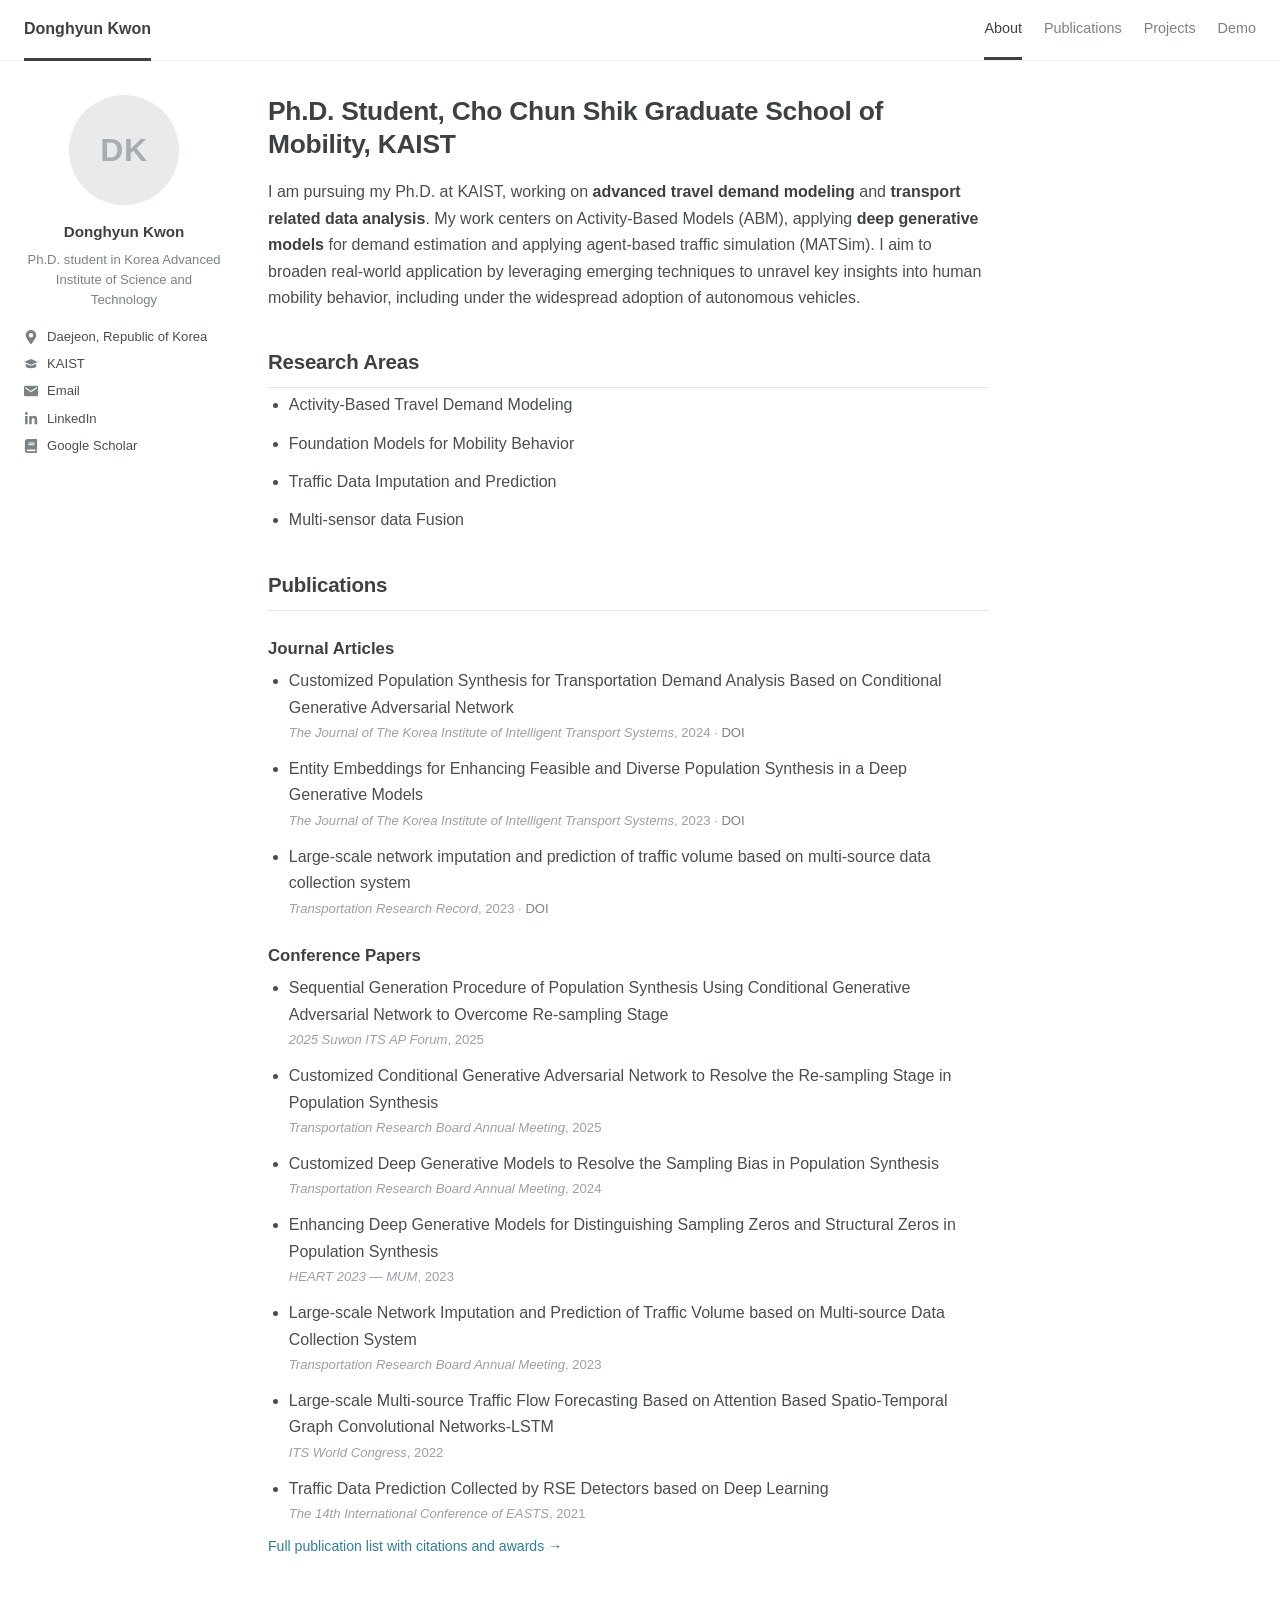
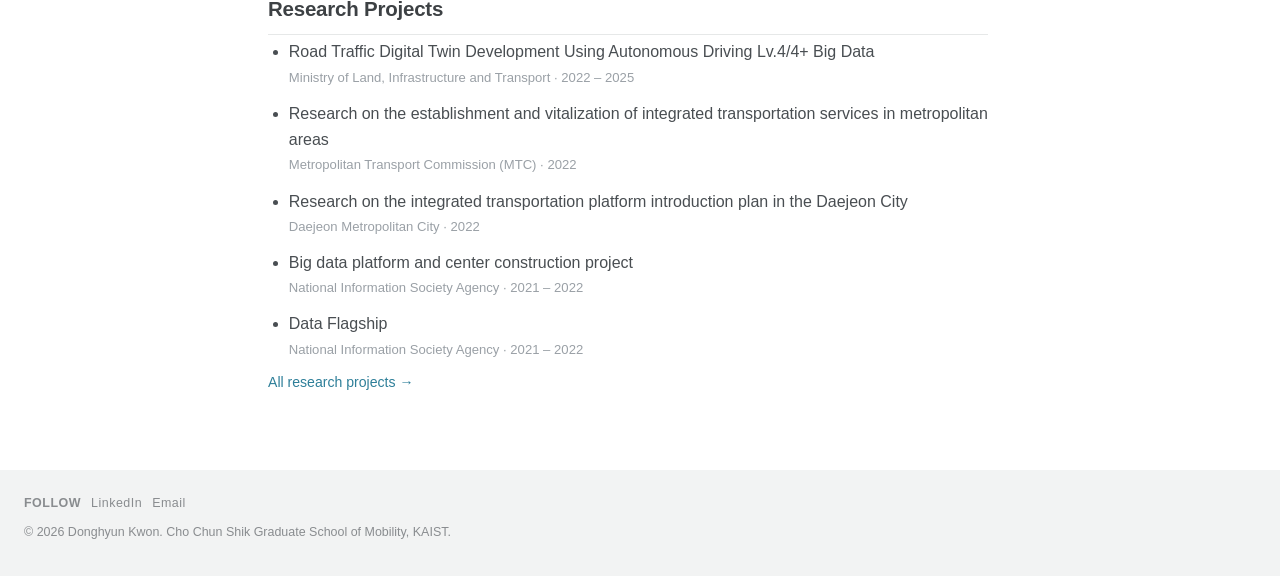
==== index.html @ c32ca268 "Personal academic website Static multi-page site for Donghyun Kwon, Ph.D. student at the Cho Chun Sh" ====
<!DOCTYPE html>
<html lang="en">
<head>
  <meta charset="UTF-8" />
  <meta name="viewport" content="width=device-width, initial-scale=1.0" />
  <meta name="robots" content="noindex, nofollow, noarchive, nosnippet" />
  <title>Donghyun Kwon &mdash; Ph.D. Student, KAIST</title>
  <link rel="stylesheet" href="assets/css/style.css" />
</head>
<body>
  <header class="masthead">
    <div class="masthead__inner">
      <a href="index.html" class="site-title">Donghyun Kwon</a>
      <button class="nav-toggle" id="navToggle" aria-label="Toggle menu" aria-expanded="false">&#9776;</button>
      <nav class="masthead__nav" id="navLinks">
        <ul>
          <li><a href="index.html" aria-current="page">About</a></li>
          <li><a href="publications.html">Publications</a></li>
          <li><a href="projects.html">Projects</a></li>
          <li><a href="demo.html">Demo</a></li>
        </ul>
      </nav>
    </div>
  </header>

  <div class="wrap">
      <aside class="sidebar">
        <div class="author__avatar" aria-hidden="true">DK</div>
        <p class="author__name">Donghyun Kwon</p>
        <p class="author__bio">Ph.D. student in Korea Advanced Institute of Science and Technology</p>
        <ul class="author__links">
          <li><span><svg viewBox="0 0 384 512" aria-hidden="true"><path d="M192 0C86 0 0 86 0 192c0 87 117 243 168 307a30 30 0 0 0 48 0c51-64 168-220 168-307C384 86 298 0 192 0zm0 272a80 80 0 1 1 0-160 80 80 0 0 1 0 160z"/></svg>Daejeon, Republic of Korea</span></li>
          <li><span><svg viewBox="0 0 640 512" aria-hidden="true"><path d="M320 32 0 160l320 128 320-128L320 32zM80 240v128c0 44 108 80 240 80s240-36 240-80V240l-240 96L80 240z"/></svg>KAIST</span></li>
          <li><a href="mailto:dh.kwon@kaist.ac.kr"><svg viewBox="0 0 512 512" aria-hidden="true"><path d="M464 64H48A48 48 0 0 0 0 112v288a48 48 0 0 0 48 48h416a48 48 0 0 0 48-48V112a48 48 0 0 0-48-48zm0 96L256 300 48 160v-48l208 140 208-140v48z"/></svg>Email</a></li>
          <li><a href="https://www.linkedin.com/in/donghyun-kwon-551bbb235/" target="_blank" rel="noopener"><svg viewBox="0 0 448 512" aria-hidden="true"><path d="M100 448H7V149h93v299zM54 108a54 54 0 1 1 0-108 54 54 0 0 1 0 108zm394 340h-93V302c0-35-1-79-48-79-48 0-56 38-56 77v148h-93V149h90v41h1c12-24 43-49 89-49 95 0 113 63 113 144v163z"/></svg>LinkedIn</a></li>
          <li><a href="https://scholar.google.com/citations?user=mMZLFtIAAAAJ&amp;hl=ko" target="_blank" rel="noopener"><svg viewBox="0 0 448 512" aria-hidden="true"><path d="M448 360V24c0-13.3-10.7-24-24-24H96C43 0 0 43 0 96v320c0 53 43 96 96 96h328c13.3 0 24-10.7 24-24v-16c0-7.5-3.5-14.3-8.9-18.7-4.2-15.4-4.2-59.3 0-74.7 5.4-4.3 8.9-11.1 8.9-18.6zM128 134c0-3.3 2.7-6 6-6h212c3.3 0 6 2.7 6 6v20c0 3.3-2.7 6-6 6H134c-3.3 0-6-2.7-6-6v-20zm0 64c0-3.3 2.7-6 6-6h212c3.3 0 6 2.7 6 6v20c0 3.3-2.7 6-6 6H134c-3.3 0-6-2.7-6-6v-20zm253.4 250H96c-17.7 0-32-14.3-32-32 0-17.6 14.4-32 32-32h285.4c-1.9 17.1-1.9 46.9 0 64z"/></svg>Google Scholar</a></li>
        </ul>
      </aside>
    <main class="page">
      <h1 class="page__title">Ph.D. Student, Cho Chun Shik Graduate School of Mobility, KAIST</h1>
      <p class="page__lead">
        I am pursuing my Ph.D. at KAIST, working on <strong>advanced travel demand modeling</strong>
        and <strong>transport related data analysis</strong>. My work centers on Activity-Based Models
        (ABM), applying <strong>deep generative models</strong> for demand estimation and applying
        agent-based traffic simulation (MATSim). I aim to broaden real-world application by leveraging
        emerging techniques to unravel key insights into human mobility behavior, including under the
        widespread adoption of autonomous vehicles.
      </p>

      <h2>Research Areas</h2>
      <ul class="areas">
        <li>Activity-Based Travel Demand Modeling</li>
        <li>Foundation Models for Mobility Behavior</li>
        <li>Traffic Data Imputation and Prediction</li>
        <li>Multi-sensor data Fusion</li>
      </ul>

      <h2>Publications</h2>
      <h3>Journal Articles</h3>
      <ul class="listing">
        <li>
          <span class="listing__title">Customized Population Synthesis for Transportation Demand Analysis Based on Conditional Generative Adversarial Network</span>
          <span class="listing__meta"><em>The Journal of The Korea Institute of Intelligent Transport Systems</em>, 2024 &middot; <a href="https://doi.org/10.12815/kits.2024.23.6.81" target="_blank" rel="noopener">DOI</a></span>
        </li>
        <li>
          <span class="listing__title">Entity Embeddings for Enhancing Feasible and Diverse Population Synthesis in a Deep Generative Models</span>
          <span class="listing__meta"><em>The Journal of The Korea Institute of Intelligent Transport Systems</em>, 2023 &middot; <a href="https://doi.org/10.12815/kits.2023.22.6.17" target="_blank" rel="noopener">DOI</a></span>
        </li>
        <li>
          <span class="listing__title">Large-scale network imputation and prediction of traffic volume based on multi-source data collection system</span>
          <span class="listing__meta"><em>Transportation Research Record</em>, 2023 &middot; <a href="https://doi.org/10.1177/03611981231158324" target="_blank" rel="noopener">DOI</a></span>
        </li>
      </ul>
      <h3>Conference Papers</h3>
      <ul class="listing">
        <li>
          <span class="listing__title">Sequential Generation Procedure of Population Synthesis Using Conditional Generative Adversarial Network to Overcome Re-sampling Stage</span>
          <span class="listing__meta"><em>2025 Suwon ITS AP Forum</em>, 2025</span>
        </li>
        <li>
          <span class="listing__title">Customized Conditional Generative Adversarial Network to Resolve the Re-sampling Stage in Population Synthesis</span>
          <span class="listing__meta"><em>Transportation Research Board Annual Meeting</em>, 2025</span>
        </li>
        <li>
          <span class="listing__title">Customized Deep Generative Models to Resolve the Sampling Bias in Population Synthesis</span>
          <span class="listing__meta"><em>Transportation Research Board Annual Meeting</em>, 2024</span>
        </li>
        <li>
          <span class="listing__title">Enhancing Deep Generative Models for Distinguishing Sampling Zeros and Structural Zeros in Population Synthesis</span>
          <span class="listing__meta"><em>HEART 2023 &mdash; MUM</em>, 2023</span>
        </li>
        <li>
          <span class="listing__title">Large-scale Network Imputation and Prediction of Traffic Volume based on Multi-source Data Collection System</span>
          <span class="listing__meta"><em>Transportation Research Board Annual Meeting</em>, 2023</span>
        </li>
        <li>
          <span class="listing__title">Large-scale Multi-source Traffic Flow Forecasting Based on Attention Based Spatio-Temporal Graph Convolutional Networks-LSTM</span>
          <span class="listing__meta"><em>ITS World Congress</em>, 2022</span>
        </li>
        <li>
          <span class="listing__title">Traffic Data Prediction Collected by RSE Detectors based on Deep Learning</span>
          <span class="listing__meta"><em>The 14th International Conference of EASTS</em>, 2021</span>
        </li>
      </ul>
      <p class="more"><a href="publications.html">Full publication list with citations and awards &rarr;</a></p>

      <h2>Research Projects</h2>
      <ul class="listing">
        <li>
          <span class="listing__title">Road Traffic Digital Twin Development Using Autonomous Driving Lv.4/4+ Big Data</span>
          <span class="listing__meta">Ministry of Land, Infrastructure and Transport &middot; 2022 &ndash; 2025</span>
        </li>
        <li>
          <span class="listing__title">Research on the establishment and vitalization of integrated transportation services in metropolitan areas</span>
          <span class="listing__meta">Metropolitan Transport Commission (MTC) &middot; 2022</span>
        </li>
        <li>
          <span class="listing__title">Research on the integrated transportation platform introduction plan in the Daejeon City</span>
          <span class="listing__meta">Daejeon Metropolitan City &middot; 2022</span>
        </li>
        <li>
          <span class="listing__title">Big data platform and center construction project</span>
          <span class="listing__meta">National Information Society Agency &middot; 2021 &ndash; 2022</span>
        </li>
        <li>
          <span class="listing__title">Data Flagship</span>
          <span class="listing__meta">National Information Society Agency &middot; 2021 &ndash; 2022</span>
        </li>
      </ul>
      <p class="more"><a href="projects.html">All research projects &rarr;</a></p>
    </main>
  </div>

  <footer class="footer">
    <div class="footer__inner">
      <p class="footer__follow">Follow<a href="https://www.linkedin.com/in/donghyun-kwon-551bbb235/" target="_blank" rel="noopener">LinkedIn</a><a href="mailto:dh.kwon@kaist.ac.kr">Email</a></p>
      <p>&copy; <span id="year"></span> Donghyun Kwon. Cho Chun Shik Graduate School of Mobility, KAIST.</p>
    </div>
  </footer>

  <script src="assets/js/main.js"></script>
</body>
</html>
---- assets/css/style.css ----
/* ============================================================
   Donghyun Kwon — academic site
   Layout and typography follow the Academic Pages / Minimal
   Mistakes convention: a masthead, a fixed author sidebar, and
   a reading column capped for measure.
   ============================================================ */

:root {
  --text: #494e52;
  --heading: #3d4144;
  --muted: #7a8288;
  --faint: #898c8f;
  --link: #2e7f99;
  --link-hover: #1c5768;
  --border: #e6e8e8;
  --border-soft: #f2f3f3;
  --bg: #ffffff;
  --bg-footer: #f2f3f3;
  --sans: -apple-system, BlinkMacSystemFont, "Segoe UI", Roboto, "Helvetica Neue", Arial, sans-serif;
  --mono: ui-monospace, SFMono-Regular, Menlo, Consolas, monospace;
}

* { box-sizing: border-box; margin: 0; padding: 0; }
html { -webkit-text-size-adjust: 100%; }
body {
  font-family: var(--sans);
  font-size: 16px;
  line-height: 1.65;
  color: var(--text);
  background: var(--bg);
  -webkit-font-smoothing: antialiased;
}
img, video { max-width: 100%; display: block; }
a { color: var(--link); text-decoration: none; }
a:hover { color: var(--link-hover); text-decoration: underline; }

/* ---------- Masthead ---------- */
.masthead {
  border-bottom: 1px solid var(--border-soft);
  background: var(--bg);
  position: sticky; top: 0; z-index: 40;
}
.masthead__inner {
  max-width: 1280px; margin: 0 auto; padding: 0 24px;
  min-height: 55px; display: flex; align-items: center; gap: 28px;
}
.site-title {
  font-size: 1rem; font-weight: 700; color: var(--heading);
  padding: 16px 0; border-bottom: 3px solid var(--heading); margin-bottom: -1px;
  white-space: nowrap;
}
.site-title:hover { color: var(--heading); text-decoration: none; }
.masthead__nav { margin-left: auto; }
.masthead__nav ul { list-style: none; display: flex; gap: 22px; flex-wrap: wrap; }
.masthead__nav a {
  display: block; padding: 16px 0; font-size: 0.9rem; color: var(--muted);
  border-bottom: 3px solid transparent; margin-bottom: -1px;
}
.masthead__nav a:hover { color: var(--heading); text-decoration: none; }
.masthead__nav a[aria-current="page"] { color: var(--heading); border-bottom-color: var(--heading); }
.nav-toggle {
  display: none; margin-left: auto; background: none; border: 0;
  font-size: 1.4rem; line-height: 1; color: var(--muted); cursor: pointer; padding: 8px;
}

/* ---------- Page frame ---------- */
.wrap {
  max-width: 1280px; margin: 0 auto; padding: 34px 24px 60px;
  display: grid; grid-template-columns: 200px minmax(0, 1fr); gap: 44px;
  align-items: start;
}

/* ---------- Author sidebar ---------- */
.sidebar { position: sticky; top: 90px; font-size: 0.82rem; }
.author__avatar {
  width: 110px; height: 110px; border-radius: 50%; margin: 0 auto 14px;
  background: #e8eaec; color: #a7adb3;
  display: flex; align-items: center; justify-content: center;
  font-size: 2rem; font-weight: 700; letter-spacing: 0.02em;
}
.author__name {
  font-size: 0.95rem; font-weight: 700; color: var(--heading);
  text-align: center; margin-bottom: 6px;
}
.author__bio { color: var(--muted); text-align: center; margin-bottom: 18px; line-height: 1.5; }
.author__links { list-style: none; }
.author__links li { margin-bottom: 9px; }
.author__links a, .author__links span {
  display: flex; align-items: center; gap: 9px; color: var(--text); line-height: 1.4;
}
.author__links a:hover { color: var(--link); text-decoration: none; }
.author__links svg { flex: 0 0 14px; width: 14px; height: 14px; fill: var(--muted); }

/* ---------- Reading column ---------- */
.page { max-width: 720px; }
.page__title {
  font-size: 1.65rem; font-weight: 700; color: var(--heading);
  line-height: 1.25; margin-bottom: 18px; letter-spacing: -0.01em;
}
.page__lead { margin-bottom: 24px; }
.page h2 {
  font-size: 1.28rem; font-weight: 700; color: var(--heading);
  margin: 34px 0 4px; padding-bottom: 8px; border-bottom: 1px solid var(--border);
  letter-spacing: -0.01em;
}
.page h3 { font-size: 1.05rem; font-weight: 700; color: var(--heading); margin: 24px 0 6px; }
.page p { margin-bottom: 16px; }
.page ul, .page ol { margin: 0 0 16px 1.3em; }
.page li { margin-bottom: 6px; }
.page strong { color: var(--heading); font-weight: 600; }

/* Research areas — a plain list, generously spaced */
.areas { list-style: disc; margin: 18px 0 16px 1.4em; }
.areas li { margin-bottom: 12px; }

/* Compact listings — title on the bullet, source beneath it in grey */
.listing { list-style: disc; margin: 18px 0 16px 1.4em; }
.listing li { margin-bottom: 14px; }
.listing__title { display: block; }
.listing__meta {
  display: block; font-size: 0.82rem; color: #9aa0a6;
  line-height: 1.45; margin-top: 2px;
}
.listing__meta em { font-style: italic; }
.listing__meta a { color: #7b8288; }
.listing__meta a:hover { color: var(--link); }
.more { font-size: 0.88rem; margin-top: -4px; }

/* ---------- Publication entries ---------- */
.pub-list { list-style: none; margin: 0; }
.pub-list > li { padding: 20px 0; border-top: 1px solid var(--border-soft); }
.pub-list > li:first-child { border-top: 0; }
.pub__title {
  font-size: 1.05rem; font-weight: 700; color: var(--link);
  line-height: 1.35; margin-bottom: 6px;
}
.pub__title a { color: inherit; }
.pub__meta { margin-bottom: 8px; }
.pub__meta em { font-style: italic; }
.pub__note { margin-bottom: 8px; }
.pub__cite { font-size: 0.88rem; color: var(--muted); margin-bottom: 8px; }
.pub__links { font-size: 0.88rem; }
.pub__links a + a::before { content: " | "; color: var(--border); }

.award-list { list-style: none; margin: 0; }
.award-list li {
  padding: 11px 0; border-top: 1px solid var(--border-soft);
  display: grid; grid-template-columns: 56px 1fr; gap: 12px;
}
.award-list li:first-child { border-top: 0; }
.award-list .yr { color: var(--muted); font-size: 0.9rem; }

/* ---------- Demo ---------- */
.figure { margin: 0 0 8px; }
.figure video { width: 100%; background: #000; border: 1px solid var(--border); }
.figure figcaption { font-size: 0.85rem; color: var(--muted); padding-top: 10px; }

/* ---------- Footer ---------- */
.footer { background: var(--bg-footer); border-top: 1px solid var(--border-soft); }
.footer__inner {
  max-width: 1280px; margin: 0 auto; padding: 22px 24px 34px;
  font-size: 0.78rem; color: var(--faint);
}
.footer__follow { margin-bottom: 8px; letter-spacing: 0.04em; text-transform: uppercase; font-weight: 600; }
.footer__follow a { color: var(--faint); margin-left: 10px; text-transform: none; font-weight: 400; }
.footer__follow a:hover { color: var(--link); }

/* ---------- Responsive ---------- */
@media (max-width: 900px) {
  .wrap { grid-template-columns: 1fr; gap: 28px; padding-top: 26px; }
  .sidebar {
    position: static; display: grid; grid-template-columns: 110px 1fr;
    gap: 20px; align-items: center;
    padding-bottom: 22px; border-bottom: 1px solid var(--border-soft);
  }
  .author__avatar { margin: 0; }
  .author__name, .author__bio { text-align: left; }
  .author__links { display: flex; flex-wrap: wrap; gap: 6px 18px; }
  .author__links li { margin-bottom: 0; }
}
@media (max-width: 680px) {
  .nav-toggle { display: block; }
  .masthead__nav { flex-basis: 100%; margin-left: 0; display: none; }
  .masthead__nav.open { display: block; }
  .masthead__inner { flex-wrap: wrap; }
  .masthead__nav ul { flex-direction: column; gap: 0; padding-bottom: 10px; }
  .masthead__nav a { padding: 9px 0; border-bottom: 0; }
  .masthead__nav a[aria-current="page"] { border-bottom: 0; }
  .sidebar { grid-template-columns: 1fr; }
  .author__avatar { margin: 0 auto; }
  .author__name, .author__bio { text-align: center; }
}
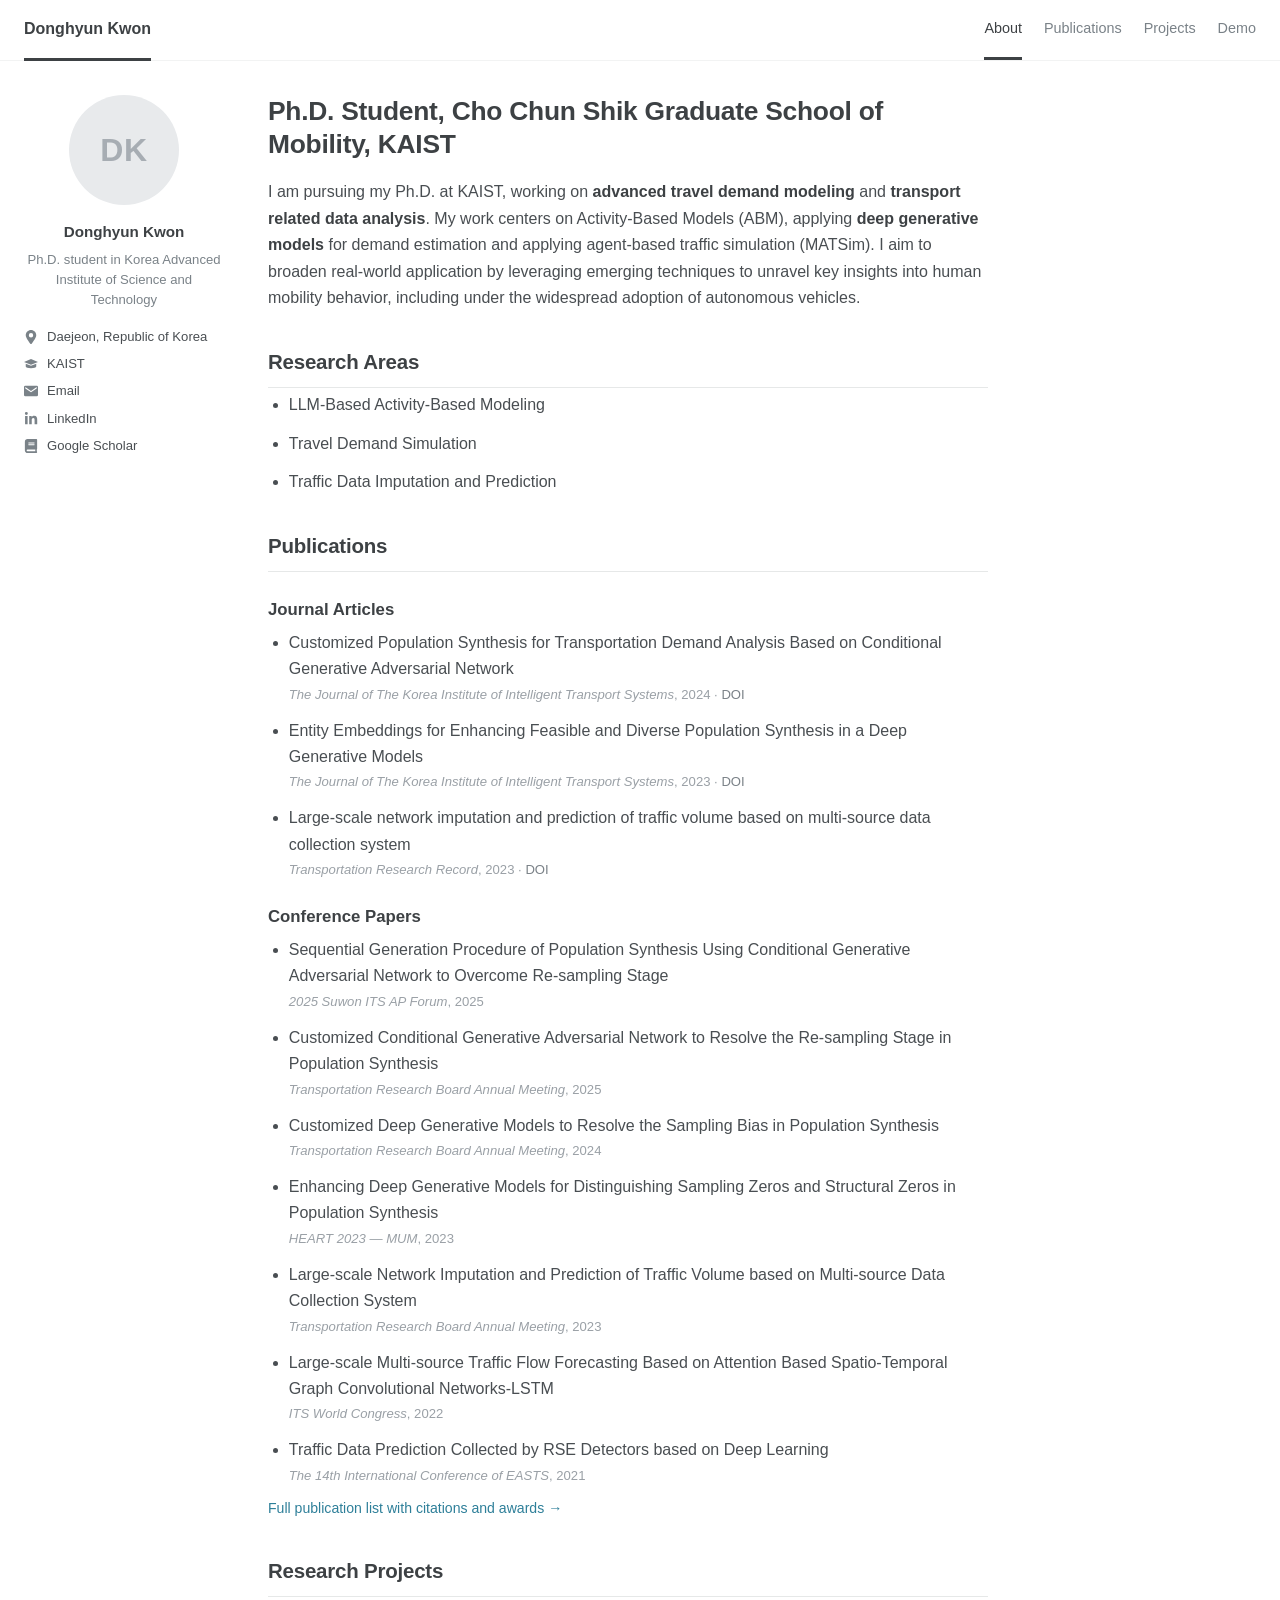
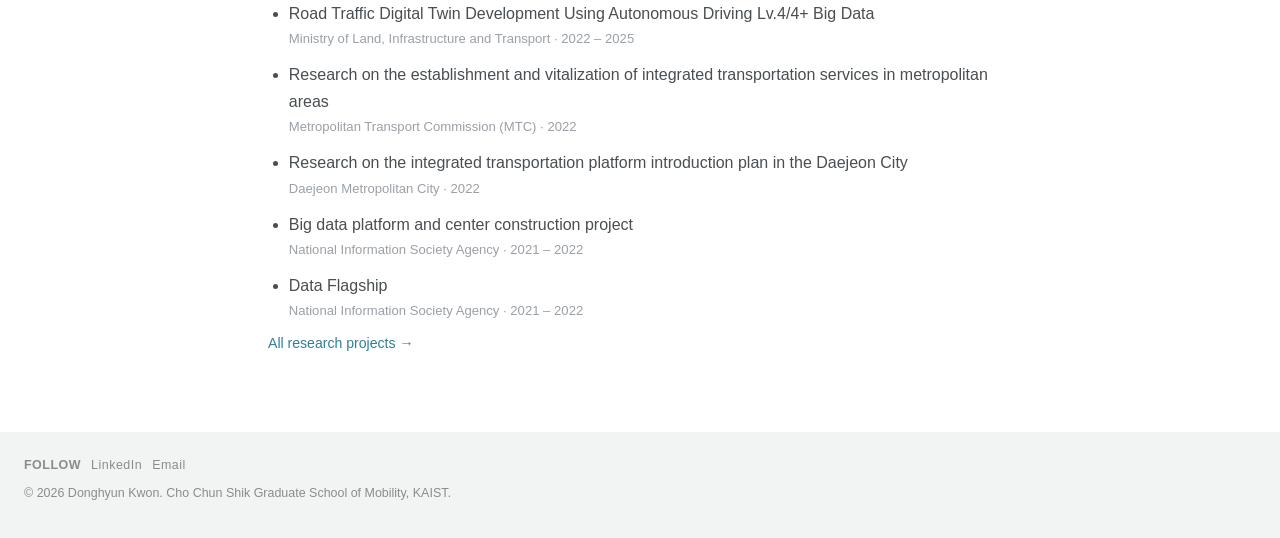
==== commit 068396d7: "Revise the research areas Three areas as supplied, with 'LLM based' hyphenated as the compound adjec" ====
--- a/index.html
+++ b/index.html
@@ -49,10 +49,9 @@
 
       <h2>Research Areas</h2>
       <ul class="areas">
-        <li>Activity-Based Travel Demand Modeling</li>
-        <li>Foundation Models for Mobility Behavior</li>
+        <li>LLM-Based Activity-Based Modeling</li>
+        <li>Travel Demand Simulation</li>
         <li>Traffic Data Imputation and Prediction</li>
-        <li>Multi-sensor data Fusion</li>
       </ul>
 
       <h2>Publications</h2>
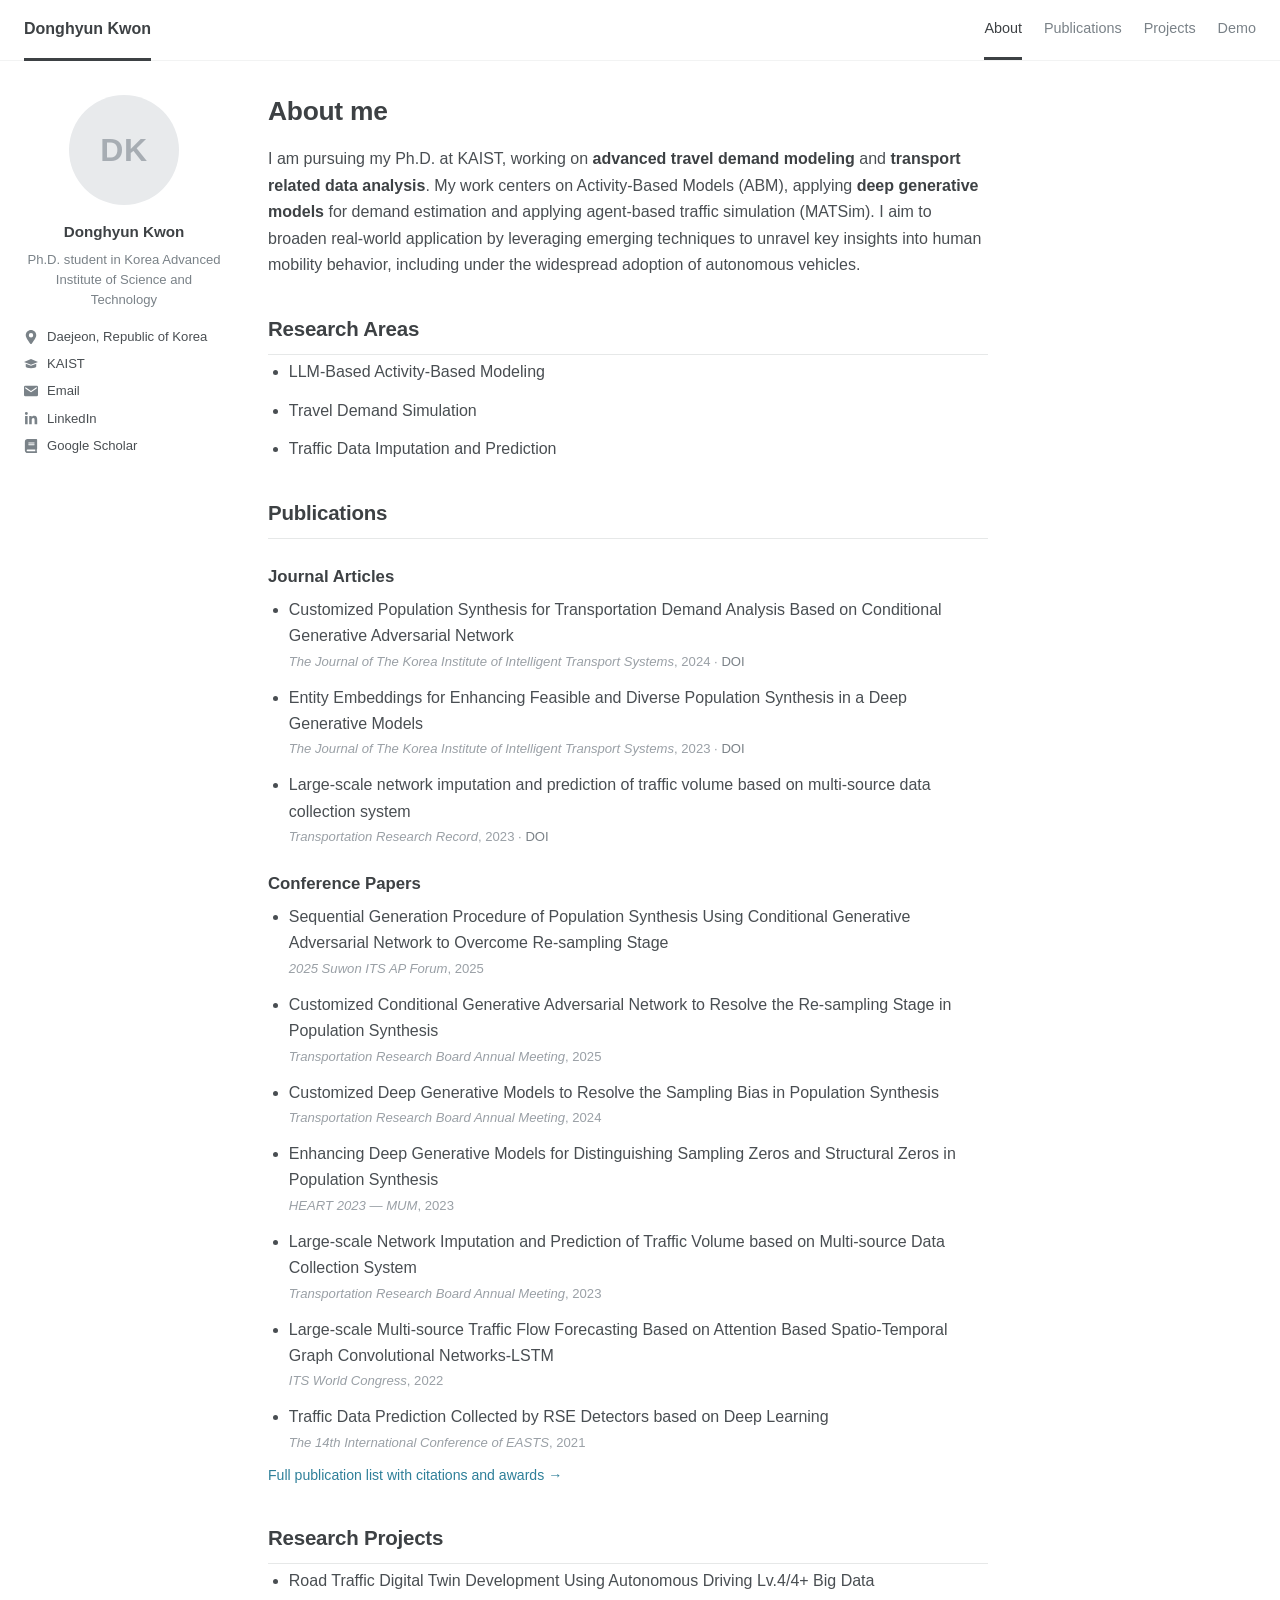
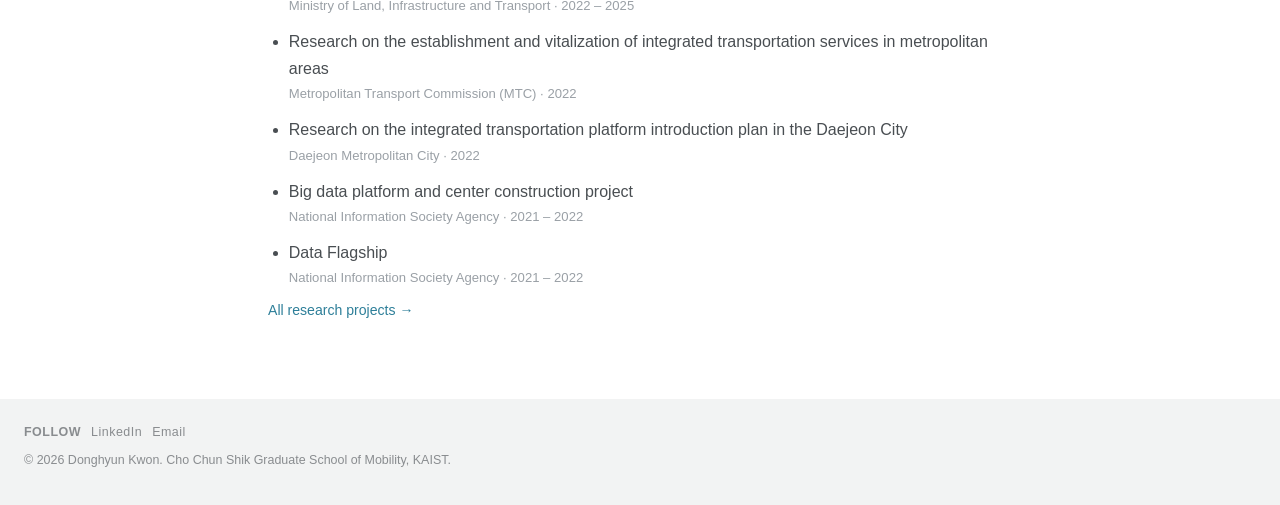
==== commit 805a104e: "Title the home page 'About me' The affiliation already appears in the sidebar and the page title; re" ====
--- a/index.html
+++ b/index.html
@@ -37,7 +37,7 @@
         </ul>
       </aside>
     <main class="page">
-      <h1 class="page__title">Ph.D. Student, Cho Chun Shik Graduate School of Mobility, KAIST</h1>
+      <h1 class="page__title">About me</h1>
       <p class="page__lead">
         I am pursuing my Ph.D. at KAIST, working on <strong>advanced travel demand modeling</strong>
         and <strong>transport related data analysis</strong>. My work centers on Activity-Based Models
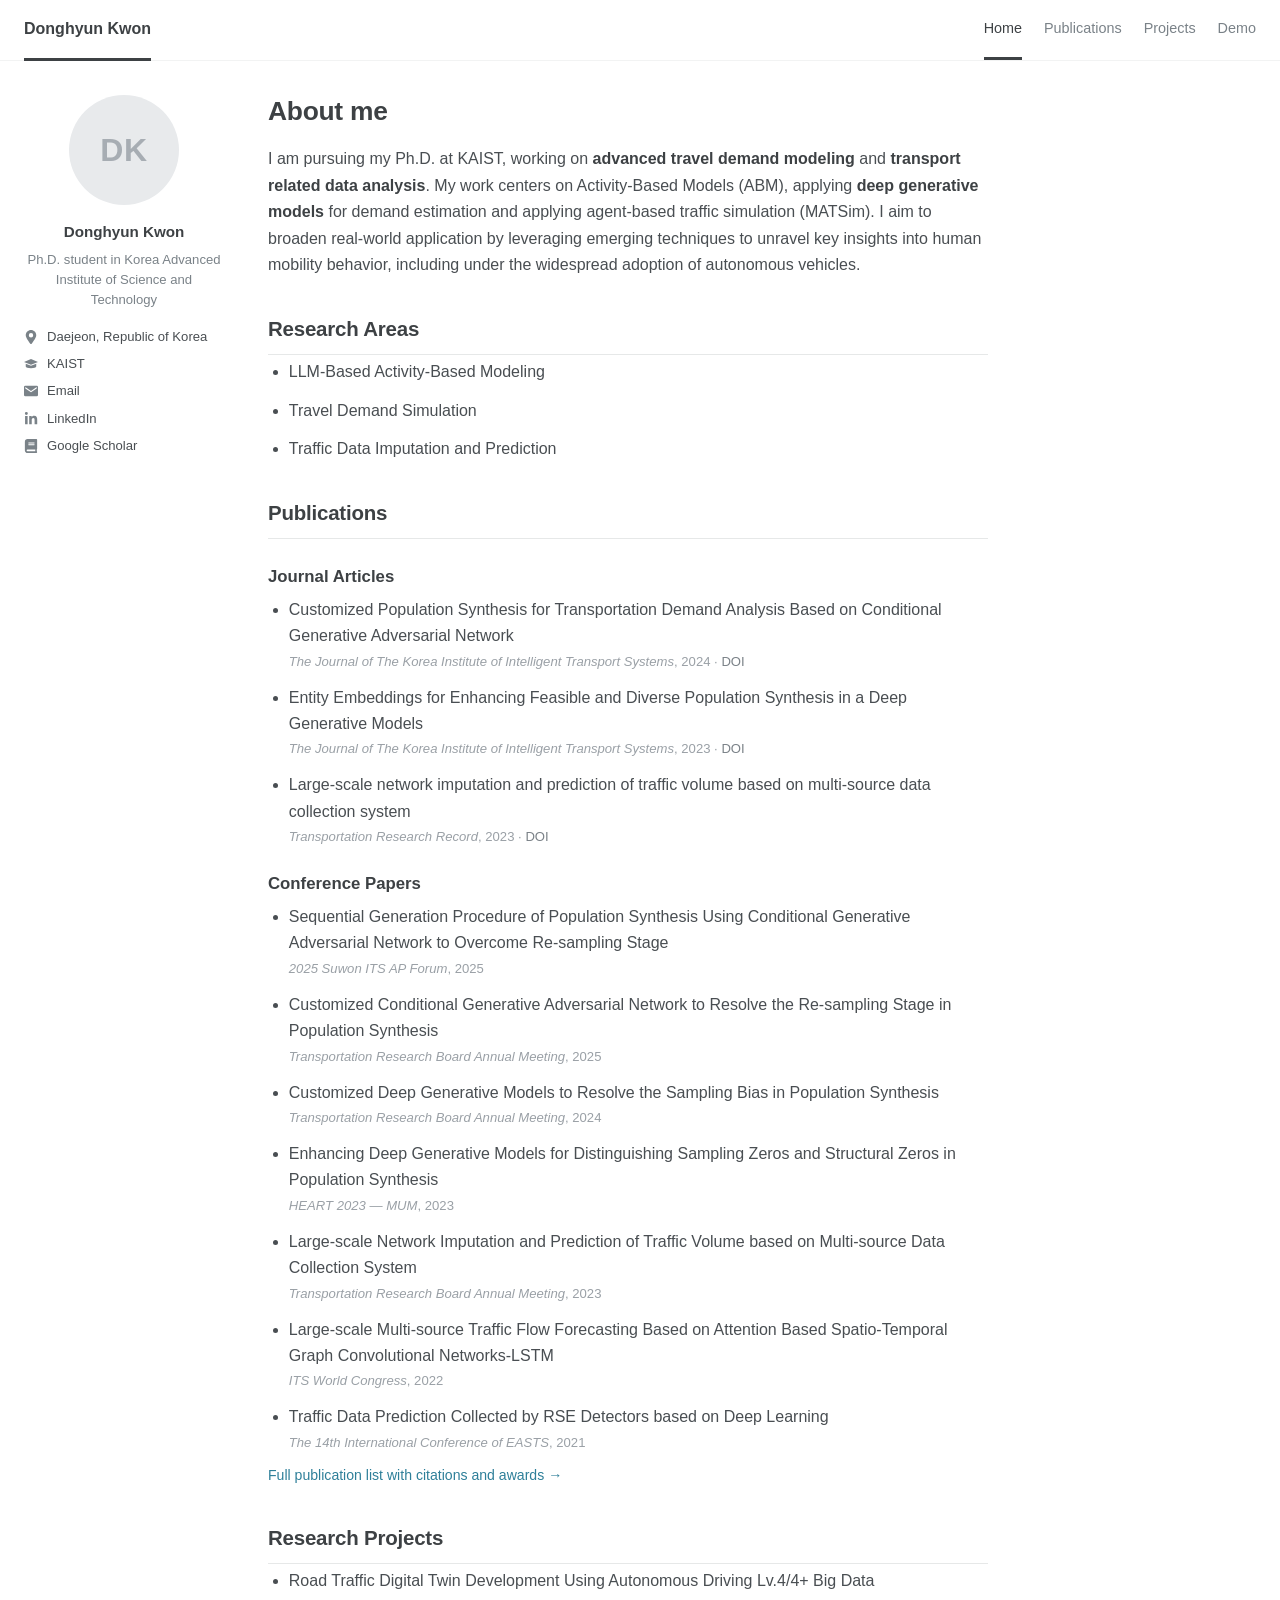
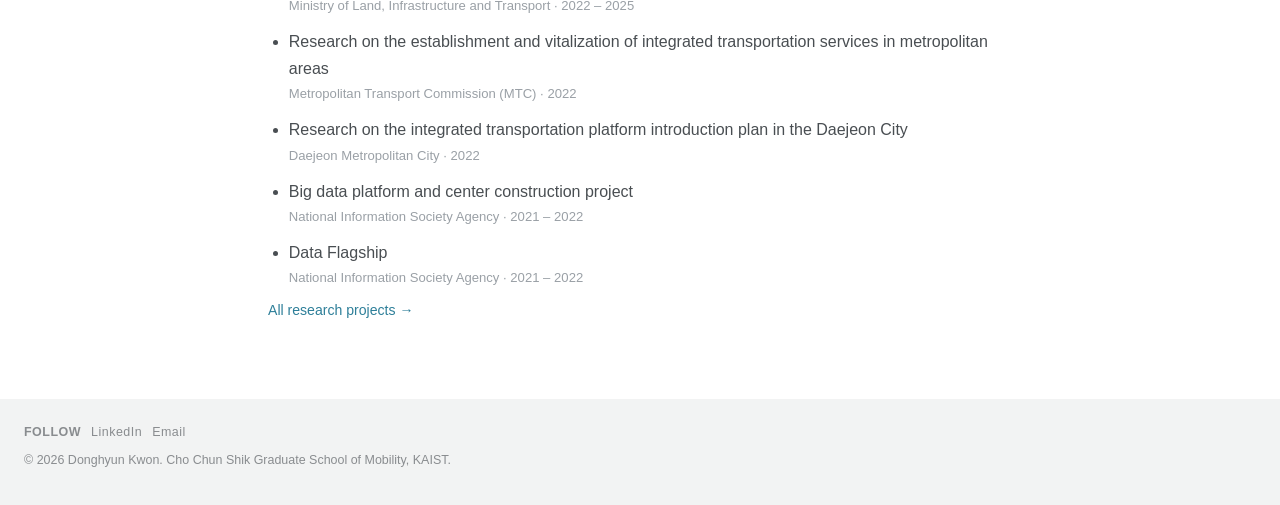
==== commit ab09a0e6: "Label the first nav item 'Home'" ====
--- a/index.html
+++ b/index.html
@@ -14,7 +14,7 @@
       <button class="nav-toggle" id="navToggle" aria-label="Toggle menu" aria-expanded="false">&#9776;</button>
       <nav class="masthead__nav" id="navLinks">
         <ul>
-          <li><a href="index.html" aria-current="page">About</a></li>
+          <li><a href="index.html" aria-current="page">Home</a></li>
           <li><a href="publications.html">Publications</a></li>
           <li><a href="projects.html">Projects</a></li>
           <li><a href="demo.html">Demo</a></li>
